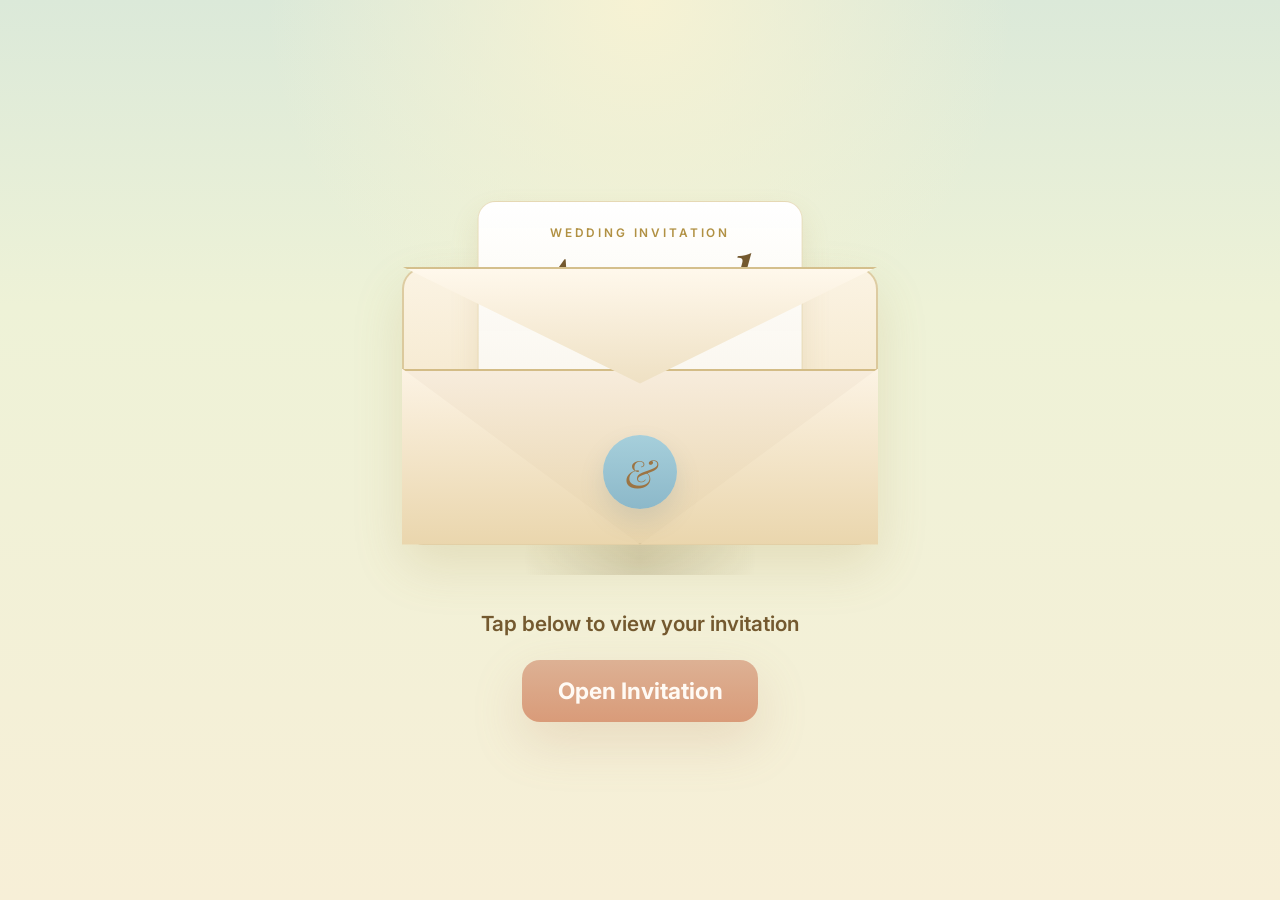
==== index.html @ 9287b20a "Recode opener page with isolated envelope" ====
<!doctype html>
<html lang="en">
  <head>
    <meta charset="utf-8">
    <meta name="viewport" content="width=device-width, initial-scale=1">
    <meta
      name="description"
      content="Opening envelope experience for the wedding invitation of Dr. Anand and Dr. Gopika."
    >
    <title>Open The Invitation | Dr. Anand & Dr. Gopika</title>
    <link rel="preconnect" href="https://fonts.googleapis.com">
    <link rel="preconnect" href="https://fonts.gstatic.com" crossorigin>
    <link
      href="https://fonts.googleapis.com/css2?family=Cormorant+Garamond:wght@400;500;600;700&family=Great+Vibes&family=Inter:wght@400;500;600&family=Playfair+Display:ital,wght@0,500;0,600;1,500;1,600&display=swap"
      rel="stylesheet"
    >
    <link rel="stylesheet" href="wedding.css">
  </head>
  <body class="invitation-body opener-body">
    <div class="petal-layer" aria-hidden="true" id="petalLayer"></div>
    <div class="backdrop-illustration" aria-hidden="true"></div>

    <main class="opener-main">
      <section class="opening-envelope-stage" id="home">
        <div class="opening-shell opener-v2 reveal">
          <button
            type="button"
            class="envelope-v2"
            id="openInvitationButton"
            aria-expanded="false"
            aria-label="Open invitation envelope"
          >
            <span class="envelope-v2__shadow" aria-hidden="true"></span>
            <span class="envelope-v2__body" aria-hidden="true"></span>
            <span class="envelope-v2__letter" aria-hidden="true">
              <span class="envelope-v2__paper">
                <span class="envelope-v2__eyebrow">Wedding Invitation</span>
                <span class="envelope-v2__name">Anand</span>
                <span class="envelope-v2__ampersand">&amp;</span>
                <span class="envelope-v2__name">Gopika</span>
              </span>
            </span>
            <span class="envelope-v2__flap" aria-hidden="true"></span>
            <span class="envelope-v2__front" aria-hidden="true"></span>
            <span class="envelope-v2__front-left" aria-hidden="true"></span>
            <span class="envelope-v2__front-right" aria-hidden="true"></span>
            <span class="envelope-v2__seal" aria-hidden="true">&amp;</span>
          </button>

          <p class="opener-prompt">Tap below to view your invitation</p>
          <button type="button" class="primary-cta opener-button" id="openInvitationCta">
            Open Invitation
          </button>
        </div>
      </section>
    </main>

    <script src="script.js"></script>
  </body>
</html>
---- wedding.css ----
:root {
  --mint: #c7dfc9;
  --mint-soft: #d9ead8;
  --cream: #f8f1d9;
  --ivory: #f9f4e8;
  --gold: #b19143;
  --gold-soft: #d4b96d;
  --gold-deep: #846521;
  --ink: #74592f;
  --muted: #927649;
  --line: rgba(177, 145, 67, 0.24);
  --shadow: 0 26px 70px rgba(142, 125, 71, 0.18);
  --radius-xl: 36px;
  --radius-lg: 24px;
  --name-font: "Playfair Display", serif;
}

* {
  box-sizing: border-box;
}

html {
  scroll-behavior: smooth;
}

body {
  margin: 0;
  min-height: 100vh;
}

body.invitation-body {
  color: var(--ink);
  font-family: "Inter", sans-serif;
  background:
    radial-gradient(circle at top center, rgba(250, 243, 196, 0.92), transparent 42%),
    linear-gradient(180deg, var(--mint-soft) 0%, #f6f0cb 52%, #f7f2d7 100%);
  overflow-x: hidden;
}

body.opener-body {
  background:
    radial-gradient(circle at top center, rgba(249, 243, 211, 0.92), transparent 34%),
    linear-gradient(180deg, #dbe9d9 0%, #eef2d7 34%, #f7efd7 100%);
}

button,
a,
input,
textarea {
  font: inherit;
}

button {
  border: 0;
  cursor: pointer;
}

a {
  color: inherit;
  text-decoration: none;
}

iframe {
  border: 0;
}

.petal-layer,
.backdrop-illustration {
  position: fixed;
  inset: 0;
  pointer-events: none;
  z-index: 0;
}

.backdrop-illustration {
  opacity: 0.72;
  background:
    radial-gradient(circle at 50% 16%, rgba(255, 248, 202, 0.9), transparent 30%),
    linear-gradient(90deg, rgba(130, 161, 164, 0.9) 0 6%, transparent 6% 94%, rgba(130, 161, 164, 0.9) 94%),
    linear-gradient(180deg, transparent 0 78%, rgba(201, 189, 150, 0.55) 78% 80%, transparent 80%);
}

.backdrop-illustration::before,
.backdrop-illustration::after {
  content: "";
  position: absolute;
  bottom: 0;
  width: 28vw;
  min-width: 220px;
  height: 58vh;
  background: rgba(253, 246, 225, 0.92);
  filter: drop-shadow(0 0 18px rgba(245, 234, 188, 0.55));
}

.backdrop-illustration::before {
  left: 0;
  clip-path: polygon(0 100%, 0 70%, 10% 68%, 14% 40%, 26% 34%, 28% 16%, 44% 14%, 48% 0, 60% 4%, 63% 18%, 76% 22%, 78% 40%, 90% 50%, 100% 56%, 100% 100%);
}

.backdrop-illustration::after {
  right: 0;
  clip-path: polygon(0 64%, 12% 52%, 20% 42%, 18% 26%, 26% 18%, 32% 6%, 48% 0, 55% 15%, 66% 22%, 72% 40%, 84% 46%, 86% 68%, 100% 72%, 100% 100%, 0 100%);
}

body.opener-body .backdrop-illustration,
body.opener-body .backdrop-illustration::before,
body.opener-body .backdrop-illustration::after {
  display: none;
}

.petal {
  position: absolute;
  top: -8%;
  width: 18px;
  height: 26px;
  border-radius: 70% 0 70% 0;
  background: linear-gradient(180deg, rgba(255, 239, 197, 0.9), rgba(212, 185, 109, 0.55));
  box-shadow: 0 0 14px rgba(212, 185, 109, 0.2);
  animation: petal-fall linear infinite;
}

.site-header {
  position: sticky;
  top: 0;
  z-index: 20;
  width: min(1360px, 100%);
  margin: 0 auto;
  padding: 18px 28px;
  display: flex;
  align-items: center;
  justify-content: space-between;
  gap: 24px;
  background: rgba(250, 247, 233, 0.95);
  border-bottom: 1px solid rgba(177, 145, 67, 0.14);
  box-shadow: 0 8px 30px rgba(170, 152, 98, 0.08);
  backdrop-filter: blur(10px);
}

.brand-mark {
  font-family: "Great Vibes", cursive;
  font-size: clamp(2.2rem, 3vw, 3.2rem);
  color: var(--ink);
  white-space: nowrap;
}

.site-nav {
  display: flex;
  flex-wrap: wrap;
  gap: 18px;
}

.site-nav a {
  color: var(--ink);
  font-family: "Cormorant Garamond", serif;
  font-size: 1.1rem;
}

.opener-main,
.content-main {
  position: relative;
  z-index: 1;
}

.opening-envelope-stage,
.experience-shell {
  width: min(1280px, calc(100% - 32px));
  margin: 0 auto;
}

.opening-envelope-stage {
  min-height: 100vh;
  display: grid;
  place-items: center;
  padding: 48px 0 72px;
}

.opening-shell {
  display: grid;
  gap: 22px;
  justify-items: center;
  text-align: center;
  width: min(100%, 760px);
}

.eyebrow {
  margin: 0;
  color: var(--gold);
  font-size: 0.85rem;
  font-weight: 600;
  letter-spacing: 0.36em;
  text-transform: uppercase;
}

.section-head p,
.invite-line,
.hero-date,
.hero-place,
.countdown-note,
.venue-copy p,
.closing-note p,
.closing-note span,
.reception-block p,
.reception-footer-copy {
  color: var(--muted);
}

.primary-cta,
.calendar-button,
.reception-map-link {
  display: inline-flex;
  align-items: center;
  justify-content: center;
}

.primary-cta {
  border-radius: 999px;
  color: #fff7e0;
  background: linear-gradient(135deg, var(--gold-deep), var(--gold));
  box-shadow: 0 18px 34px rgba(164, 129, 50, 0.18);
}

.envelope-scene {
  position: relative;
  width: min(100%, 680px);
  padding: 8px 0 0;
  background: transparent;
}

.envelope-shadow {
  position: absolute;
  left: 50%;
  bottom: 10px;
  width: 60%;
  height: 42px;
  transform: translateX(-50%);
  border-radius: 999px;
  background: radial-gradient(circle, rgba(117, 104, 62, 0.22), transparent 72%);
  transition: transform 1.4s ease, opacity 1.4s ease;
}

.envelope {
  position: relative;
  width: min(100%, 760px);
  height: 470px;
  margin: 0 auto;
  perspective: 1800px;
}

.opener-envelope-card {
  position: relative;
  display: block;
  width: min(100%, 560px);
  margin: 0 auto;
  padding: 0 18px 34px;
}

.envelope-compact {
  width: 100%;
  height: 470px;
}

.envelope-letter,
.envelope-pocket,
.envelope-lid {
  position: absolute;
  inset: 0;
  border-radius: 30px;
}

.envelope-letter {
  inset: 18px 118px 114px;
  display: grid;
  place-items: center;
  padding: 0;
  background: linear-gradient(180deg, rgba(255, 254, 249, 0.96), rgba(249, 244, 231, 0.95));
  border: 1px solid rgba(177, 145, 67, 0.28);
  box-shadow: 0 18px 36px rgba(176, 153, 98, 0.18);
  transition:
    transform 1.6s cubic-bezier(0.2, 0.8, 0.2, 1),
    opacity 1.4s ease,
    filter 1.4s ease;
  z-index: 2;
}

.letter-frame {
  width: 100%;
  height: 100%;
  display: grid;
  place-items: center;
  text-align: center;
  padding: 26px 24px 32px;
  border-radius: 18px;
  border: 1px solid rgba(210, 192, 125, 0.4);
  background:
    radial-gradient(circle at 50% 0, rgba(255, 248, 223, 0.7), transparent 36%),
    linear-gradient(180deg, rgba(255, 255, 255, 0.95), rgba(250, 246, 238, 0.92));
}

.eyebrow-compact {
  font-size: 0.72rem;
  letter-spacing: 0.22em;
}

.letter-copy {
  display: grid;
  gap: 8px;
}

.letter-copy strong,
.hero-card h2 span,
.hero-card h2 em {
  font-family: var(--name-font);
  font-weight: 500;
  font-style: italic;
  color: var(--ink);
}

.letter-copy strong {
  font-size: clamp(3.6rem, 7vw, 5.2rem);
  line-height: 0.88;
}

.letter-copy em,
.hero-card h2 em {
  font-style: italic;
  font-size: clamp(2.9rem, 5vw, 4.2rem);
  color: var(--gold);
}

.envelope-lid {
  transform-origin: top center;
  background:
    linear-gradient(180deg, rgba(255, 250, 241, 0.98), rgba(240, 229, 208, 0.95));
  border: 2px solid rgba(203, 180, 119, 0.48);
  clip-path: polygon(0 0, 100% 0, 50% 78%);
  box-shadow: 0 18px 34px rgba(150, 123, 48, 0.14);
  transition: transform 1.25s cubic-bezier(0.19, 1, 0.22, 1);
  z-index: 4;
}

.envelope-lid-compact {
  inset: 22px 28px auto;
  height: 182px;
  border-radius: 28px 28px 0 0;
}

.envelope-pocket {
  inset: auto 28px 18px;
  height: 214px;
  background:
    linear-gradient(180deg, rgba(249, 244, 232, 0.98), rgba(240, 229, 205, 0.98));
  border: 2px solid rgba(203, 180, 119, 0.48);
  box-shadow: var(--shadow);
  overflow: hidden;
  z-index: 3;
}

.envelope-pocket::before,
.envelope-pocket::after {
  content: "";
  position: absolute;
  bottom: 0;
  width: 50%;
  height: 100%;
  background: linear-gradient(180deg, rgba(250, 245, 234, 0.98), rgba(235, 223, 196, 0.96));
}

.envelope-pocket::before {
  left: 0;
  clip-path: polygon(0 0, 100% 100%, 0 100%);
}

.envelope-pocket::after {
  right: 0;
  clip-path: polygon(100% 0, 100% 100%, 0 100%);
}

.envelope-pocket-inner {
  position: absolute;
  left: 50%;
  bottom: 72px;
  z-index: 3;
  width: 64%;
  height: 18px;
  transform: translateX(-50%);
  border-radius: 999px;
  background: linear-gradient(180deg, rgba(231, 220, 188, 0.9), rgba(247, 239, 220, 0.4));
  opacity: 0.32;
}

.amp-badge {
  position: absolute;
  left: 50%;
  bottom: 66px;
  z-index: 5;
  width: 82px;
  height: 82px;
  display: grid;
  place-items: center;
  transform: translateX(-50%);
  border-radius: 50%;
  background: linear-gradient(180deg, #a7d0db, #89b9c8);
  color: #9b7445;
  font-family: var(--name-font);
  font-size: 2.8rem;
  font-style: italic;
  box-shadow: 0 10px 24px rgba(74, 122, 143, 0.16);
  transition: transform 0.7s ease, opacity 0.7s ease;
}

.opener-floral {
  position: absolute;
  width: 26px;
  height: 26px;
  border-radius: 50%;
  opacity: 0.92;
  background:
    radial-gradient(circle at 50% 50%, #dcb64e 0 18%, transparent 20%),
    radial-gradient(circle at 50% 4px, #fff 0 18%, transparent 20%),
    radial-gradient(circle at calc(100% - 4px) 50%, #e6bf50 0 18%, transparent 20%),
    radial-gradient(circle at 50% calc(100% - 4px), #c98f76 0 18%, transparent 20%),
    radial-gradient(circle at 4px 50%, #fff 0 18%, transparent 20%);
  animation: floral-float 5.2s ease-in-out infinite;
}

.opener-floral-one {
  top: 58px;
  left: 34px;
}

.opener-floral-two {
  right: 36px;
  bottom: 150px;
  animation-delay: 0.8s;
}

.opener-floral-three {
  top: 146px;
  right: 42px;
  animation-delay: 1.6s;
}

.opener-prompt {
  margin: 2px 0 0;
  font-size: 1.3rem;
  font-weight: 600;
}

.opener-button {
  min-width: 236px;
  min-height: 62px;
  padding: 0 32px;
  border-radius: 18px;
  color: #fffaf4;
  font-size: 1.42rem;
  font-weight: 700;
  background: linear-gradient(180deg, #ddb194, #d99b79);
  box-shadow: 0 20px 50px rgba(192, 141, 111, 0.22);
}

body.invitation-opening .envelope-lid {
  transform: rotateX(178deg);
}

body.invitation-opening .envelope-letter {
  transform: translateY(-118px) scale(1.01);
  filter: drop-shadow(0 18px 26px rgba(130, 104, 35, 0.12));
}

body.invitation-opening .amp-badge {
  opacity: 0;
  transform: translateX(-50%) translateY(-12px) scale(0.72);
}

body.invitation-opening .envelope-shadow {
  transform: translateX(-50%) scale(0.86);
  opacity: 0.45;
}

.experience-shell {
  position: relative;
  z-index: 1;
  width: min(1180px, calc(100% - 32px));
  margin: 0 auto;
  padding: 38px 0 96px;
}

.is-live {
  opacity: 1;
  filter: none;
  transform: none;
}

.hero-card-stage,
.reception-stage,
.countdown-stage,
.location-stage,
.closing-note {
  padding-top: 38px;
}

.ornament-bar {
  position: relative;
  width: 240px;
  height: 56px;
  margin: 0 auto -8px;
  border-radius: 0 0 24px 24px;
  background: linear-gradient(180deg, #e0c987, #a47f31);
  box-shadow: 0 14px 32px rgba(145, 119, 49, 0.18);
}

.ornament-bar::before,
.ornament-bar::after {
  content: "";
  position: absolute;
  top: 18px;
  width: 18px;
  height: 18px;
  border-radius: 999px;
  background: #f4e6b1;
  box-shadow: inset 0 0 0 4px rgba(143, 108, 38, 0.6);
}

.ornament-bar::before {
  left: 20px;
}

.ornament-bar::after {
  right: 20px;
}

.hero-card {
  max-width: 980px;
  margin: 0 auto;
  padding: 22px 22px 34px;
  border-radius: var(--radius-xl);
  background: linear-gradient(180deg, rgba(248, 247, 224, 0.45), rgba(239, 246, 224, 0.45));
  border: 1px solid rgba(177, 145, 67, 0.22);
  box-shadow: var(--shadow);
  text-align: center;
}

.arched-card {
  position: relative;
  max-width: 760px;
  margin: 0 auto;
  padding: 84px 50px 80px;
  border-radius: 360px 360px 120px 120px;
  background: linear-gradient(180deg, rgba(249, 245, 204, 0.86), rgba(222, 235, 201, 0.92));
  border: 4px double rgba(177, 145, 67, 0.45);
  overflow: hidden;
}

.arch-rings {
  position: absolute;
  inset: 18px;
  border-radius: 340px 340px 104px 104px;
  border: 2px solid rgba(196, 176, 95, 0.38);
}

.crest {
  color: var(--gold-deep);
  font-family: "Cormorant Garamond", serif;
}

.crest-hero,
.crest-footer {
  font-size: 4rem;
  margin-bottom: 12px;
}

.hero-card h2,
.section-head h3,
.venue-card h4,
.closing-note h4,
.reception-block h4,
.reception-block h5 {
  margin: 0;
  font-family: "Cormorant Garamond", serif;
  font-weight: 500;
  letter-spacing: -0.03em;
}

.hero-card h2 {
  display: grid;
  gap: 4px;
  margin-top: 12px;
  font-size: clamp(3.6rem, 7vw, 7.4rem);
  line-height: 0.88;
}

.hero-date {
  margin: 28px 0 8px;
  font-family: "Cormorant Garamond", serif;
  font-size: clamp(1.5rem, 2.6vw, 2.3rem);
}

.hero-place {
  margin: 0;
  font-family: "Cormorant Garamond", serif;
  font-size: clamp(1.25rem, 2vw, 1.95rem);
}

.section-head {
  max-width: 760px;
  margin: 0 auto 26px;
  text-align: center;
}

.section-head h3 {
  font-size: clamp(2.8rem, 5vw, 4.6rem);
  line-height: 0.95;
}

.section-head p {
  margin-top: 12px;
  font-size: 1.04rem;
  line-height: 1.8;
}

.reception-card,
.countdown-panel,
.venue-card,
.closing-note,
.map-card {
  border-radius: 32px;
  border: 1px solid rgba(177, 145, 67, 0.18);
  background: rgba(250, 247, 232, 0.88);
  box-shadow: var(--shadow);
}

.reception-card {
  position: relative;
  max-width: 1020px;
  margin: 0 auto;
  padding: 88px 48px 42px;
}

.reception-date-pill {
  position: absolute;
  top: -28px;
  left: 50%;
  transform: translateX(-50%);
  padding: 18px 42px;
  border-radius: 28px;
  border: 1px solid rgba(177, 145, 67, 0.16);
  background: rgba(255, 255, 255, 0.92);
  box-shadow: 0 16px 34px rgba(179, 154, 78, 0.18);
  font-family: "Cormorant Garamond", serif;
  font-size: clamp(1.8rem, 3vw, 3rem);
  font-weight: 600;
}

.reception-inner {
  display: grid;
  gap: 30px;
  padding: 46px 38px 22px;
  border-radius: 30px;
  border: 1px solid rgba(177, 145, 67, 0.18);
}

.reception-icon {
  width: 92px;
  height: 92px;
  margin: -14px auto 0;
  display: grid;
  place-items: center;
  border-radius: 50%;
  border: 1px solid rgba(177, 145, 67, 0.26);
  color: var(--ink);
  background: rgba(255, 251, 239, 0.86);
}

.reception-icon svg {
  width: 38px;
  height: 38px;
}

.reception-block {
  display: grid;
  gap: 14px;
  justify-items: center;
  text-align: center;
}

.reception-block h4 {
  font-size: clamp(2.8rem, 5vw, 4.6rem);
}

.reception-block h5 {
  font-size: clamp(2.6rem, 5vw, 4rem);
}

.reception-block p {
  margin: 0;
  font-family: "Cormorant Garamond", serif;
  font-size: clamp(1.35rem, 2.2vw, 2rem);
}

.reception-venue .eyebrow {
  color: var(--gold);
}

.reception-map-link {
  min-height: 58px;
  margin-top: 10px;
  padding: 0 34px;
  border-radius: 999px;
  border: 1px solid rgba(177, 145, 67, 0.22);
  background: rgba(255, 251, 239, 0.9);
  box-shadow: 0 14px 28px rgba(188, 166, 101, 0.14);
  font-family: "Cormorant Garamond", serif;
  font-size: 1.6rem;
}

.reception-footer-copy {
  margin: 6px 0 0;
  padding-top: 28px;
  border-top: 1px solid rgba(177, 145, 67, 0.16);
  text-align: center;
  font-family: "Cormorant Garamond", serif;
  font-size: clamp(1.5rem, 2.2vw, 2.1rem);
}

.countdown-panel {
  max-width: 880px;
  margin: 0 auto;
  padding: 34px;
}

.countdown-grid {
  display: grid;
  grid-template-columns: repeat(4, minmax(0, 1fr));
  gap: 18px;
}

.countdown-grid div {
  min-height: 144px;
  padding: 18px 10px;
  display: grid;
  place-items: center;
  border-radius: 26px;
  border: 1px solid rgba(177, 145, 67, 0.22);
  background: rgba(255, 250, 236, 0.72);
}

.countdown-grid strong {
  font-family: "Cormorant Garamond", serif;
  font-size: clamp(2.6rem, 5vw, 4.1rem);
  font-weight: 600;
}

.countdown-grid span {
  color: var(--gold);
  font-size: 0.82rem;
  letter-spacing: 0.2em;
  text-transform: uppercase;
}

.countdown-note {
  width: fit-content;
  margin: 26px auto 0;
  padding: 18px 38px;
  border-radius: 999px;
  font-family: "Cormorant Garamond", serif;
  font-size: clamp(1.3rem, 2vw, 1.9rem);
  background: rgba(255, 255, 255, 0.9);
  border: 1px solid rgba(177, 145, 67, 0.2);
}

.location-grid {
  display: grid;
  grid-template-columns: minmax(0, 1.08fr) minmax(320px, 0.92fr);
  gap: 28px;
  align-items: stretch;
}

.map-card {
  overflow: hidden;
  min-height: 420px;
}

.map-card iframe {
  display: block;
  width: 100%;
  height: 420px;
  filter: sepia(0.2) saturate(0.72) hue-rotate(-12deg);
}

.venue-card {
  display: grid;
  align-content: start;
  gap: 18px;
  padding: 34px 36px;
}

.venue-card h4 {
  font-size: clamp(2.6rem, 5vw, 4rem);
  line-height: 0.95;
}

.venue-copy p {
  margin: 8px 0;
  font-family: "Cormorant Garamond", serif;
  font-size: clamp(1.2rem, 2vw, 1.8rem);
}

.venue-label {
  color: var(--gold);
  letter-spacing: 0.12em;
  text-transform: uppercase;
}

.calendar-button {
  min-height: 66px;
  width: 100%;
  padding: 0 26px;
  border-radius: 999px;
  color: #fff7e0;
  background: linear-gradient(135deg, var(--gold-deep), var(--gold));
  box-shadow: 0 18px 34px rgba(164, 129, 50, 0.18);
  font-family: "Cormorant Garamond", serif;
  font-size: 1.9rem;
}

.closing-note {
  max-width: 920px;
  margin: 42px auto 0;
  padding: 52px 24px 60px;
  text-align: center;
  background:
    linear-gradient(180deg, rgba(250, 245, 214, 0.72), rgba(248, 243, 221, 0.86)),
    rgba(255, 255, 255, 0.72);
}

.closing-note h4 {
  font-size: clamp(2.6rem, 5vw, 4.4rem);
}

.closing-note p {
  margin: 10px 0 0;
  font-family: "Cormorant Garamond", serif;
  font-size: clamp(1.2rem, 2vw, 1.8rem);
}

.closing-note span {
  display: block;
  margin-top: 24px;
  font-family: "Cormorant Garamond", serif;
  font-size: 1.5rem;
}

.reveal {
  opacity: 1;
  transform: none;
}

.motion-ready .reveal {
  opacity: 0;
  transform: translateY(30px);
  transition: opacity 700ms ease, transform 700ms ease;
}

.motion-ready .reveal.is-visible {
  opacity: 1;
  transform: translateY(0);
}

@keyframes petal-fall {
  0% {
    transform: translate3d(0, -10vh, 0) rotate(0deg);
  }

  100% {
    transform: translate3d(90px, 110vh, 0) rotate(320deg);
  }
}

@keyframes floral-float {
  0%,
  100% {
    transform: translateY(0) rotate(0deg);
  }

  50% {
    transform: translateY(-8px) rotate(8deg);
  }
}

@media (max-width: 980px) {
  .site-header {
    padding: 16px 18px;
    flex-direction: column;
  }

  .opening-envelope-stage,
  .experience-shell {
    width: min(100% - 24px, 1280px);
  }

  .location-grid {
    grid-template-columns: 1fr;
  }

  .countdown-grid {
    grid-template-columns: 1fr 1fr;
  }

  .reception-card {
    padding: 76px 24px 30px;
  }

  .reception-inner {
    padding: 40px 22px 18px;
  }
}

@media (max-width: 720px) {
  .brand-mark {
    font-size: 2.5rem;
  }

  .site-nav {
    justify-content: center;
  }

  .section-head h3,
  .reception-block h4 {
    font-size: clamp(2.6rem, 13vw, 4.1rem);
  }

  .opener-envelope-card {
    width: min(100%, 400px);
  }

  .envelope-compact {
    height: 388px;
  }

  .envelope-letter {
    inset: 18px 72px 96px;
  }

  .letter-copy strong {
    font-size: clamp(2.8rem, 12vw, 4rem);
  }

  .letter-copy em {
    font-size: clamp(2.2rem, 10vw, 3.2rem);
  }

  .envelope-lid-compact {
    inset: 16px 18px auto;
    height: 148px;
  }

  .envelope-pocket {
    inset: auto 18px 12px;
    height: 178px;
  }

  .amp-badge {
    width: 64px;
    height: 64px;
    bottom: 54px;
    font-size: 2.1rem;
  }

  .opener-prompt {
    font-size: 1.08rem;
  }

  .opener-button {
    min-width: 214px;
    font-size: 1.26rem;
  }

  .arched-card,
  .hero-card,
  .reception-card,
  .countdown-panel,
  .venue-card,
  .closing-note {
    padding-left: 18px;
    padding-right: 18px;
  }

  .reception-date-pill {
    padding: 14px 28px;
    font-size: 1.6rem;
  }

  .reception-block p,
  .reception-footer-copy,
  .reception-map-link {
    font-size: 1.3rem;
  }
}

@media (prefers-reduced-motion: reduce) {
  html {
    scroll-behavior: auto;
  }

  *,
  *::before,
  *::after {
    animation: none !important;
    transition: none !important;
  }

  .reveal,
  .motion-ready .reveal,
  .motion-ready .reveal.is-visible {
    opacity: 1;
    transform: none;
  }
}

.opener-v2 {
  gap: 24px;
}

.envelope-v2 {
  position: relative;
  width: min(100%, 560px);
  height: 430px;
  padding: 0;
  border: 0;
  background: transparent;
}

.envelope-v2__shadow {
  position: absolute;
  left: 50%;
  bottom: 10px;
  width: 58%;
  height: 34px;
  transform: translateX(-50%);
  border-radius: 999px;
  background: radial-gradient(circle, rgba(122, 105, 57, 0.24), transparent 72%);
}

.envelope-v2__body,
.envelope-v2__letter,
.envelope-v2__flap,
.envelope-v2__front,
.envelope-v2__front-left,
.envelope-v2__front-right,
.envelope-v2__seal {
  position: absolute;
}

.envelope-v2__body {
  inset: 112px 42px 40px;
  border-radius: 22px;
  background: linear-gradient(180deg, #fbf3e3, #efdeb9);
  border: 2px solid rgba(189, 161, 93, 0.48);
  box-shadow: 0 22px 50px rgba(164, 138, 67, 0.18);
}

.envelope-v2__letter {
  left: 50%;
  top: 46px;
  width: 58%;
  height: 260px;
  transform: translateX(-50%);
  z-index: 2;
  transition: transform 1.2s cubic-bezier(0.2, 0.8, 0.2, 1);
}

.envelope-v2__paper {
  width: 100%;
  height: 100%;
  display: grid;
  align-content: start;
  justify-items: center;
  gap: 8px;
  padding: 24px 18px 16px;
  border-radius: 18px;
  background: linear-gradient(180deg, rgba(255, 255, 255, 0.98), rgba(248, 243, 233, 0.96));
  border: 1px solid rgba(201, 173, 98, 0.38);
  box-shadow: 0 14px 28px rgba(172, 146, 75, 0.16);
}

.envelope-v2__eyebrow {
  font-size: 0.74rem;
  font-weight: 600;
  letter-spacing: 0.24em;
  text-transform: uppercase;
  color: var(--gold);
}

.envelope-v2__name,
.envelope-v2__ampersand {
  font-family: var(--name-font);
  font-style: italic;
  line-height: 0.9;
}

.envelope-v2__name {
  font-size: clamp(3.3rem, 6vw, 4.8rem);
  color: var(--ink);
}

.envelope-v2__ampersand {
  font-size: clamp(2.5rem, 4vw, 3.5rem);
  color: var(--gold);
}

.envelope-v2__flap {
  left: 42px;
  right: 42px;
  top: 112px;
  height: 150px;
  z-index: 5;
  transform-origin: top center;
  clip-path: polygon(0 0, 100% 0, 50% 78%);
  background: linear-gradient(180deg, #fff8ec, #eadab8);
  border: 2px solid rgba(189, 161, 93, 0.48);
  transition: transform 1s cubic-bezier(0.19, 1, 0.22, 1);
}

.envelope-v2__front {
  left: 42px;
  right: 42px;
  bottom: 40px;
  height: 176px;
  z-index: 4;
  border-radius: 0 0 22px 22px;
  background: linear-gradient(180deg, #f7ecdc, #e8d4ab);
  border: 2px solid rgba(189, 161, 93, 0.48);
}

.envelope-v2__front-left,
.envelope-v2__front-right {
  bottom: 40px;
  width: calc(50% - 42px);
  height: 176px;
  z-index: 5;
  background: linear-gradient(180deg, #fcf3e4, #ead6ad);
}

.envelope-v2__front-left {
  left: 42px;
  clip-path: polygon(0 0, 100% 100%, 0 100%);
}

.envelope-v2__front-right {
  right: 42px;
  clip-path: polygon(100% 0, 100% 100%, 0 100%);
}

.envelope-v2__seal {
  left: 50%;
  bottom: 76px;
  z-index: 6;
  width: 74px;
  height: 74px;
  display: grid;
  place-items: center;
  transform: translateX(-50%);
  border-radius: 50%;
  background: linear-gradient(180deg, #a6cfdb, #8cb8c9);
  color: #9c7443;
  font-family: var(--name-font);
  font-size: 2.4rem;
  font-style: italic;
  box-shadow: 0 12px 24px rgba(99, 130, 142, 0.18);
  transition: opacity 0.4s ease, transform 0.4s ease;
}

body.invitation-opening .envelope-v2__letter {
  transform: translateX(-50%) translateY(-82px);
}

body.invitation-opening .envelope-v2__flap {
  transform: rotateX(180deg);
}

body.invitation-opening .envelope-v2__seal {
  opacity: 0.4;
  transform: translateX(-50%) scale(0.84);
}

body.invitation-opening .envelope-v2__shadow {
  transform: translateX(-50%) scale(0.92);
}

@media (max-width: 720px) {
  .envelope-v2 {
    height: 360px;
  }

  .envelope-v2__body {
    inset: 96px 18px 28px;
  }

  .envelope-v2__letter {
    top: 42px;
    width: 64%;
    height: 218px;
  }

  .envelope-v2__paper {
    padding: 20px 14px 12px;
  }

  .envelope-v2__name {
    font-size: clamp(2.8rem, 11vw, 3.9rem);
  }

  .envelope-v2__ampersand {
    font-size: clamp(2.1rem, 8vw, 2.9rem);
  }

  .envelope-v2__flap {
    left: 18px;
    right: 18px;
    top: 96px;
    height: 126px;
  }

  .envelope-v2__front {
    left: 18px;
    right: 18px;
    bottom: 28px;
    height: 144px;
  }

  .envelope-v2__front-left,
  .envelope-v2__front-right {
    bottom: 28px;
    width: calc(50% - 18px);
    height: 144px;
  }

  .envelope-v2__front-left {
    left: 18px;
  }

  .envelope-v2__front-right {
    right: 18px;
  }

  .envelope-v2__seal {
    bottom: 46px;
    width: 60px;
    height: 60px;
    font-size: 2rem;
  }
}
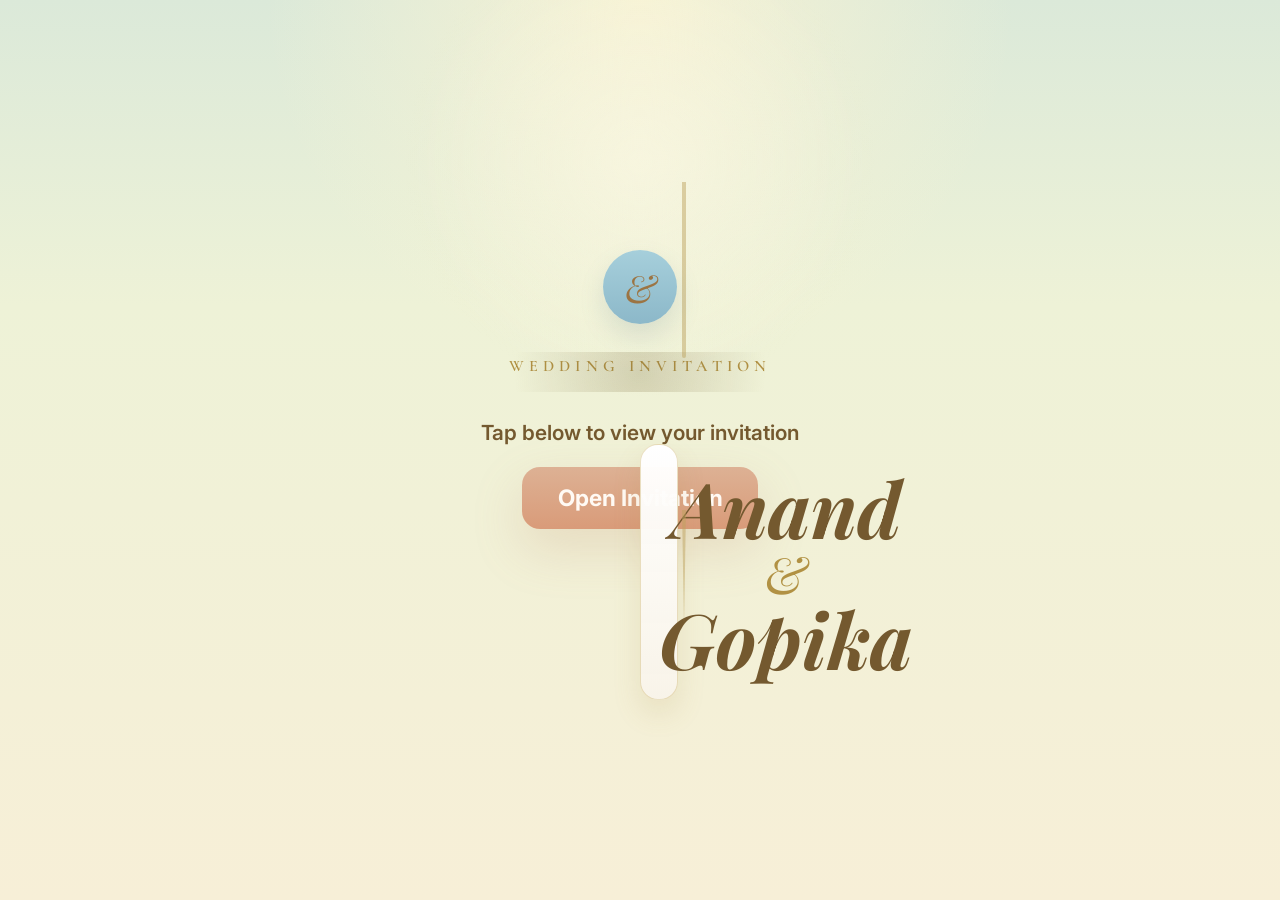
==== commit c9b66fbc: "Split opener into dedicated stylesheet" ====
--- a/index.html
+++ b/index.html
@@ -14,37 +14,39 @@
       href="https://fonts.googleapis.com/css2?family=Cormorant+Garamond:wght@400;500;600;700&family=Great+Vibes&family=Inter:wght@400;500;600&family=Playfair+Display:ital,wght@0,500;0,600;1,500;1,600&display=swap"
       rel="stylesheet"
     >
-    <link rel="stylesheet" href="wedding.css">
+    <link rel="stylesheet" href="opener.css">
   </head>
-  <body class="invitation-body opener-body">
+  <body class="opener-body">
     <div class="petal-layer" aria-hidden="true" id="petalLayer"></div>
     <div class="backdrop-illustration" aria-hidden="true"></div>
 
     <main class="opener-main">
       <section class="opening-envelope-stage" id="home">
-        <div class="opening-shell opener-v2 reveal">
+        <div class="opening-shell reveal">
+          <p class="opener-title">Wedding Invitation</p>
+
           <button
             type="button"
-            class="envelope-v2"
+            class="envelope-scene"
             id="openInvitationButton"
             aria-expanded="false"
             aria-label="Open invitation envelope"
           >
-            <span class="envelope-v2__shadow" aria-hidden="true"></span>
-            <span class="envelope-v2__body" aria-hidden="true"></span>
-            <span class="envelope-v2__letter" aria-hidden="true">
-              <span class="envelope-v2__paper">
-                <span class="envelope-v2__eyebrow">Wedding Invitation</span>
-                <span class="envelope-v2__name">Anand</span>
-                <span class="envelope-v2__ampersand">&amp;</span>
-                <span class="envelope-v2__name">Gopika</span>
+            <span class="envelope-shadow" aria-hidden="true"></span>
+            <span class="envelope">
+              <span class="envelope-lid" aria-hidden="true"></span>
+              <span class="envelope-letter">
+                <span class="letter-frame">
+                  <span class="letter-copy">
+                    <strong>Anand</strong>
+                    <em>&amp;</em>
+                    <strong>Gopika</strong>
+                  </span>
+                </span>
               </span>
+              <span class="envelope-pocket" aria-hidden="true"></span>
+              <span class="wax-seal" aria-hidden="true">&amp;</span>
             </span>
-            <span class="envelope-v2__flap" aria-hidden="true"></span>
-            <span class="envelope-v2__front" aria-hidden="true"></span>
-            <span class="envelope-v2__front-left" aria-hidden="true"></span>
-            <span class="envelope-v2__front-right" aria-hidden="true"></span>
-            <span class="envelope-v2__seal" aria-hidden="true">&amp;</span>
           </button>
 
           <p class="opener-prompt">Tap below to view your invitation</p>
--- a/opener.css
+++ b/opener.css
@@ -0,0 +1,365 @@
+:root {
+  --mint-soft: #dbe9d9;
+  --cream: #f7efd7;
+  --gold: #b19143;
+  --gold-deep: #846521;
+  --ink: #74592f;
+  --shadow: 0 26px 70px rgba(142, 125, 71, 0.18);
+  --name-font: "Playfair Display", serif;
+}
+
+* {
+  box-sizing: border-box;
+}
+
+html {
+  scroll-behavior: smooth;
+}
+
+body {
+  margin: 0;
+  min-height: 100vh;
+  font-family: "Inter", sans-serif;
+  color: var(--ink);
+  background:
+    radial-gradient(circle at top center, rgba(249, 243, 211, 0.92), transparent 34%),
+    linear-gradient(180deg, var(--mint-soft) 0%, #eef2d7 34%, var(--cream) 100%);
+  overflow: hidden;
+}
+
+button {
+  font: inherit;
+  border: 0;
+  cursor: pointer;
+}
+
+.petal-layer,
+.backdrop-illustration {
+  position: fixed;
+  inset: 0;
+  pointer-events: none;
+}
+
+.backdrop-illustration {
+  background:
+    radial-gradient(circle at 50% 18%, rgba(255, 250, 232, 0.62), transparent 24%);
+  opacity: 0.8;
+}
+
+.petal {
+  position: absolute;
+  top: -8%;
+  width: 18px;
+  height: 26px;
+  border-radius: 70% 0 70% 0;
+  background: linear-gradient(180deg, rgba(255, 239, 197, 0.9), rgba(212, 185, 109, 0.55));
+  box-shadow: 0 0 14px rgba(212, 185, 109, 0.2);
+  animation: petal-fall linear infinite;
+}
+
+.opener-main {
+  position: relative;
+  z-index: 1;
+}
+
+.opening-envelope-stage {
+  min-height: 100vh;
+  display: grid;
+  place-items: center;
+  width: min(100% - 32px, 980px);
+  margin: 0 auto;
+  padding: 40px 0 56px;
+}
+
+.opening-shell {
+  display: grid;
+  justify-items: center;
+  gap: 22px;
+  width: min(100%, 760px);
+  text-align: center;
+}
+
+.opener-title {
+  margin: 0;
+  color: var(--gold);
+  font-family: "Cormorant Garamond", serif;
+  font-size: 1rem;
+  font-weight: 600;
+  letter-spacing: 0.32em;
+  text-transform: uppercase;
+}
+
+.envelope-scene {
+  margin: 0;
+  position: relative;
+  width: min(100%, 560px);
+  padding: 0;
+  background: transparent;
+}
+
+.envelope-shadow {
+  position: absolute;
+  left: 50%;
+  bottom: 6px;
+  width: 62%;
+  height: 40px;
+  transform: translateX(-50%);
+  border-radius: 999px;
+  background: radial-gradient(circle, rgba(122, 105, 57, 0.24), transparent 72%);
+  transition: transform 0.8s ease, opacity 0.8s ease;
+}
+
+.envelope {
+  position: relative;
+  width: 100%;
+  height: 420px;
+}
+
+.envelope-lid,
+.envelope-letter,
+.envelope-pocket,
+.wax-seal {
+  position: absolute;
+}
+
+.envelope-letter {
+  left: 50%;
+  top: 46px;
+  width: 58%;
+  height: 256px;
+  transform: translateX(-50%);
+  z-index: 2;
+  transition: transform 1s cubic-bezier(0.2, 0.8, 0.2, 1);
+}
+
+.letter-frame {
+  width: 100%;
+  height: 100%;
+  display: grid;
+  align-content: start;
+  justify-items: center;
+  gap: 8px;
+  padding: 28px 18px 16px;
+  border-radius: 18px;
+  background: linear-gradient(180deg, rgba(255, 255, 255, 0.98), rgba(248, 243, 233, 0.96));
+  border: 1px solid rgba(201, 173, 98, 0.38);
+  box-shadow: 0 14px 28px rgba(172, 146, 75, 0.16);
+}
+
+.letter-copy {
+  display: grid;
+  gap: 8px;
+}
+
+.letter-copy strong,
+.letter-copy em {
+  font-family: var(--name-font);
+  font-style: italic;
+  line-height: 0.9;
+}
+
+.letter-copy strong {
+  font-size: clamp(3.3rem, 6vw, 4.8rem);
+  color: var(--ink);
+}
+
+.letter-copy em {
+  font-size: clamp(2.5rem, 4vw, 3.5rem);
+  color: var(--gold);
+}
+
+.envelope-lid {
+  left: 42px;
+  right: 42px;
+  top: 112px;
+  height: 150px;
+  z-index: 5;
+  transform-origin: top center;
+  clip-path: polygon(0 0, 100% 0, 50% 78%);
+  background: linear-gradient(180deg, #fff8ec, #eadab8);
+  border: 2px solid rgba(189, 161, 93, 0.48);
+  transition: transform 0.9s cubic-bezier(0.19, 1, 0.22, 1);
+}
+
+.envelope-pocket {
+  left: 42px;
+  right: 42px;
+  bottom: 40px;
+  height: 176px;
+  z-index: 4;
+  border-radius: 0 0 22px 22px;
+  background: linear-gradient(180deg, #f7ecdc, #e8d4ab);
+  border: 2px solid rgba(189, 161, 93, 0.48);
+  overflow: hidden;
+}
+
+.envelope-pocket::before,
+.envelope-pocket::after {
+  content: "";
+  position: absolute;
+  bottom: 0;
+  width: 50%;
+  height: 100%;
+  background: linear-gradient(180deg, #fcf3e4, #ead6ad);
+}
+
+.envelope-pocket::before {
+  left: 0;
+  clip-path: polygon(0 0, 100% 100%, 0 100%);
+}
+
+.envelope-pocket::after {
+  right: 0;
+  clip-path: polygon(100% 0, 100% 100%, 0 100%);
+}
+
+.wax-seal {
+  left: 50%;
+  bottom: 74px;
+  z-index: 6;
+  width: 74px;
+  height: 74px;
+  display: grid;
+  place-items: center;
+  transform: translateX(-50%);
+  border-radius: 50%;
+  background: linear-gradient(180deg, #a6cfdb, #8cb8c9);
+  color: #9c7443;
+  font-family: var(--name-font);
+  font-size: 2.4rem;
+  font-style: italic;
+  box-shadow: 0 12px 24px rgba(99, 130, 142, 0.18);
+  transition: opacity 0.4s ease, transform 0.4s ease;
+}
+
+.opener-prompt {
+  margin: 0;
+  color: var(--ink);
+  font-size: 1.3rem;
+  font-weight: 600;
+}
+
+.primary-cta {
+  border-radius: 18px;
+  color: #fffaf4;
+  background: linear-gradient(180deg, #ddb194, #d99b79);
+  box-shadow: 0 20px 50px rgba(192, 141, 111, 0.22);
+}
+
+.opener-button {
+  min-width: 236px;
+  min-height: 62px;
+  padding: 0 32px;
+  font-size: 1.42rem;
+  font-weight: 700;
+}
+
+body.invitation-opening .envelope-lid {
+  transform: rotateX(180deg);
+}
+
+body.invitation-opening .envelope-letter {
+  transform: translateX(-50%) translateY(-82px);
+}
+
+body.invitation-opening .wax-seal {
+  opacity: 0.4;
+  transform: translateX(-50%) scale(0.84);
+}
+
+body.invitation-opening .envelope-shadow {
+  transform: translateX(-50%) scale(0.92);
+}
+
+.reveal {
+  opacity: 1;
+  transform: none;
+}
+
+.motion-ready .reveal {
+  opacity: 0;
+  transform: translateY(30px);
+  transition: opacity 700ms ease, transform 700ms ease;
+}
+
+.motion-ready .reveal.is-visible {
+  opacity: 1;
+  transform: translateY(0);
+}
+
+@keyframes petal-fall {
+  0% {
+    transform: translate3d(0, -10vh, 0) rotate(0deg);
+  }
+
+  100% {
+    transform: translate3d(90px, 110vh, 0) rotate(320deg);
+  }
+}
+
+@media (max-width: 720px) {
+  .opening-envelope-stage {
+    width: min(100% - 20px, 980px);
+  }
+
+  .opener-title {
+    font-size: 0.82rem;
+    letter-spacing: 0.24em;
+  }
+
+  .envelope-scene {
+    width: min(100%, 400px);
+  }
+
+  .envelope {
+    height: 360px;
+  }
+
+  .envelope-letter {
+    top: 42px;
+    width: 64%;
+    height: 218px;
+  }
+
+  .letter-frame {
+    padding: 20px 14px 12px;
+  }
+
+  .letter-copy strong {
+    font-size: clamp(2.8rem, 11vw, 3.9rem);
+  }
+
+  .letter-copy em {
+    font-size: clamp(2.1rem, 8vw, 2.9rem);
+  }
+
+  .envelope-lid {
+    left: 18px;
+    right: 18px;
+    top: 96px;
+    height: 126px;
+  }
+
+  .envelope-pocket {
+    left: 18px;
+    right: 18px;
+    bottom: 28px;
+    height: 144px;
+  }
+
+  .wax-seal {
+    bottom: 46px;
+    width: 60px;
+    height: 60px;
+    font-size: 2rem;
+  }
+
+  .opener-prompt {
+    font-size: 1.08rem;
+  }
+
+  .opener-button {
+    min-width: 214px;
+    font-size: 1.26rem;
+  }
+}
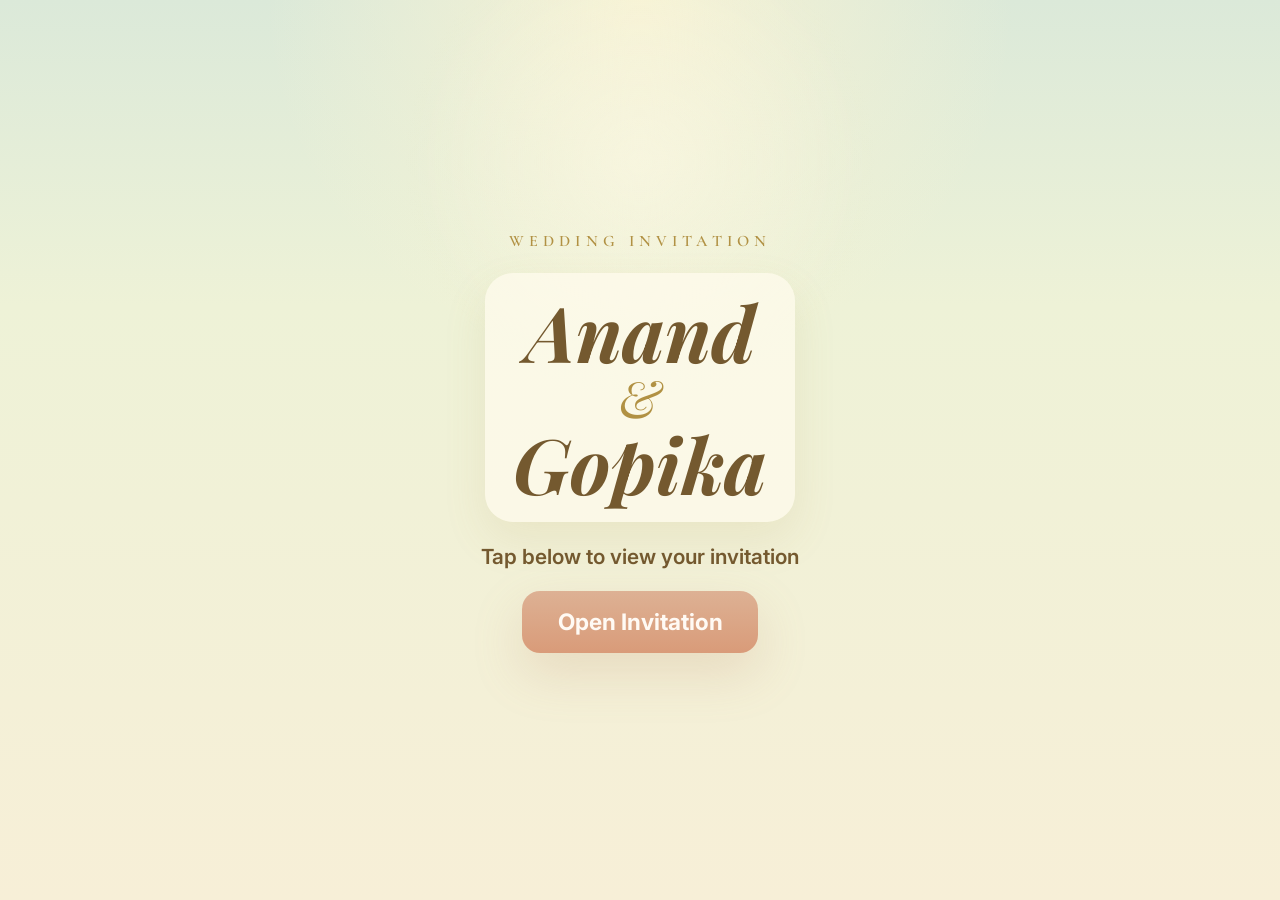
==== commit 79c99e7e: "Simplify opener to text and CTA" ====
--- a/index.html
+++ b/index.html
@@ -24,30 +24,11 @@
       <section class="opening-envelope-stage" id="home">
         <div class="opening-shell reveal">
           <p class="opener-title">Wedding Invitation</p>
-
-          <button
-            type="button"
-            class="envelope-scene"
-            id="openInvitationButton"
-            aria-expanded="false"
-            aria-label="Open invitation envelope"
-          >
-            <span class="envelope-shadow" aria-hidden="true"></span>
-            <span class="envelope">
-              <span class="envelope-lid" aria-hidden="true"></span>
-              <span class="envelope-letter">
-                <span class="letter-frame">
-                  <span class="letter-copy">
-                    <strong>Anand</strong>
-                    <em>&amp;</em>
-                    <strong>Gopika</strong>
-                  </span>
-                </span>
-              </span>
-              <span class="envelope-pocket" aria-hidden="true"></span>
-              <span class="wax-seal" aria-hidden="true">&amp;</span>
-            </span>
-          </button>
+          <div class="opener-names" aria-label="Anand and Gopika">
+            <strong>Anand</strong>
+            <em>&amp;</em>
+            <strong>Gopika</strong>
+          </div>
 
           <p class="opener-prompt">Tap below to view your invitation</p>
           <button type="button" class="primary-cta opener-button" id="openInvitationCta">
--- a/opener.css
+++ b/opener.css
@@ -89,147 +89,31 @@
   text-transform: uppercase;
 }
 
-.envelope-scene {
-  margin: 0;
-  position: relative;
-  width: min(100%, 560px);
-  padding: 0;
-  background: transparent;
+.opener-names {
+  display: grid;
+  gap: 8px;
+  justify-items: center;
+  padding: 24px 28px;
+  border-radius: 28px;
+  background: rgba(255, 251, 238, 0.72);
+  box-shadow: 0 18px 44px rgba(172, 146, 75, 0.12);
 }
 
-.envelope-shadow {
-  position: absolute;
-  left: 50%;
-  bottom: 6px;
-  width: 62%;
-  height: 40px;
-  transform: translateX(-50%);
-  border-radius: 999px;
-  background: radial-gradient(circle, rgba(122, 105, 57, 0.24), transparent 72%);
-  transition: transform 0.8s ease, opacity 0.8s ease;
-}
-
-.envelope {
-  position: relative;
-  width: 100%;
-  height: 420px;
-}
-
-.envelope-lid,
-.envelope-letter,
-.envelope-pocket,
-.wax-seal {
-  position: absolute;
-}
-
-.envelope-letter {
-  left: 50%;
-  top: 46px;
-  width: 58%;
-  height: 256px;
-  transform: translateX(-50%);
-  z-index: 2;
-  transition: transform 1s cubic-bezier(0.2, 0.8, 0.2, 1);
-}
-
-.letter-frame {
-  width: 100%;
-  height: 100%;
-  display: grid;
-  align-content: start;
-  justify-items: center;
-  gap: 8px;
-  padding: 28px 18px 16px;
-  border-radius: 18px;
-  background: linear-gradient(180deg, rgba(255, 255, 255, 0.98), rgba(248, 243, 233, 0.96));
-  border: 1px solid rgba(201, 173, 98, 0.38);
-  box-shadow: 0 14px 28px rgba(172, 146, 75, 0.16);
-}
-
-.letter-copy {
-  display: grid;
-  gap: 8px;
-}
-
-.letter-copy strong,
-.letter-copy em {
+.opener-names strong,
+.opener-names em {
   font-family: var(--name-font);
   font-style: italic;
   line-height: 0.9;
 }
 
-.letter-copy strong {
-  font-size: clamp(3.3rem, 6vw, 4.8rem);
+.opener-names strong {
+  font-size: clamp(3.3rem, 6vw, 5rem);
   color: var(--ink);
 }
 
-.letter-copy em {
+.opener-names em {
   font-size: clamp(2.5rem, 4vw, 3.5rem);
   color: var(--gold);
-}
-
-.envelope-lid {
-  left: 42px;
-  right: 42px;
-  top: 112px;
-  height: 150px;
-  z-index: 5;
-  transform-origin: top center;
-  clip-path: polygon(0 0, 100% 0, 50% 78%);
-  background: linear-gradient(180deg, #fff8ec, #eadab8);
-  border: 2px solid rgba(189, 161, 93, 0.48);
-  transition: transform 0.9s cubic-bezier(0.19, 1, 0.22, 1);
-}
-
-.envelope-pocket {
-  left: 42px;
-  right: 42px;
-  bottom: 40px;
-  height: 176px;
-  z-index: 4;
-  border-radius: 0 0 22px 22px;
-  background: linear-gradient(180deg, #f7ecdc, #e8d4ab);
-  border: 2px solid rgba(189, 161, 93, 0.48);
-  overflow: hidden;
-}
-
-.envelope-pocket::before,
-.envelope-pocket::after {
-  content: "";
-  position: absolute;
-  bottom: 0;
-  width: 50%;
-  height: 100%;
-  background: linear-gradient(180deg, #fcf3e4, #ead6ad);
-}
-
-.envelope-pocket::before {
-  left: 0;
-  clip-path: polygon(0 0, 100% 100%, 0 100%);
-}
-
-.envelope-pocket::after {
-  right: 0;
-  clip-path: polygon(100% 0, 100% 100%, 0 100%);
-}
-
-.wax-seal {
-  left: 50%;
-  bottom: 74px;
-  z-index: 6;
-  width: 74px;
-  height: 74px;
-  display: grid;
-  place-items: center;
-  transform: translateX(-50%);
-  border-radius: 50%;
-  background: linear-gradient(180deg, #a6cfdb, #8cb8c9);
-  color: #9c7443;
-  font-family: var(--name-font);
-  font-size: 2.4rem;
-  font-style: italic;
-  box-shadow: 0 12px 24px rgba(99, 130, 142, 0.18);
-  transition: opacity 0.4s ease, transform 0.4s ease;
 }
 
 .opener-prompt {
@@ -255,20 +139,7 @@
 }
 
 body.invitation-opening .envelope-lid {
-  transform: rotateX(180deg);
-}
-
-body.invitation-opening .envelope-letter {
-  transform: translateX(-50%) translateY(-82px);
-}
-
-body.invitation-opening .wax-seal {
-  opacity: 0.4;
-  transform: translateX(-50%) scale(0.84);
-}
-
-body.invitation-opening .envelope-shadow {
-  transform: translateX(-50%) scale(0.92);
+  transform: none;
 }
 
 .reveal {
@@ -307,51 +178,12 @@
     letter-spacing: 0.24em;
   }
 
-  .envelope-scene {
-    width: min(100%, 400px);
-  }
-
-  .envelope {
-    height: 360px;
-  }
-
-  .envelope-letter {
-    top: 42px;
-    width: 64%;
-    height: 218px;
-  }
-
-  .letter-frame {
-    padding: 20px 14px 12px;
-  }
-
-  .letter-copy strong {
+  .opener-names strong {
     font-size: clamp(2.8rem, 11vw, 3.9rem);
   }
 
-  .letter-copy em {
+  .opener-names em {
     font-size: clamp(2.1rem, 8vw, 2.9rem);
-  }
-
-  .envelope-lid {
-    left: 18px;
-    right: 18px;
-    top: 96px;
-    height: 126px;
-  }
-
-  .envelope-pocket {
-    left: 18px;
-    right: 18px;
-    bottom: 28px;
-    height: 144px;
-  }
-
-  .wax-seal {
-    bottom: 46px;
-    width: 60px;
-    height: 60px;
-    font-size: 2rem;
   }
 
   .opener-prompt {
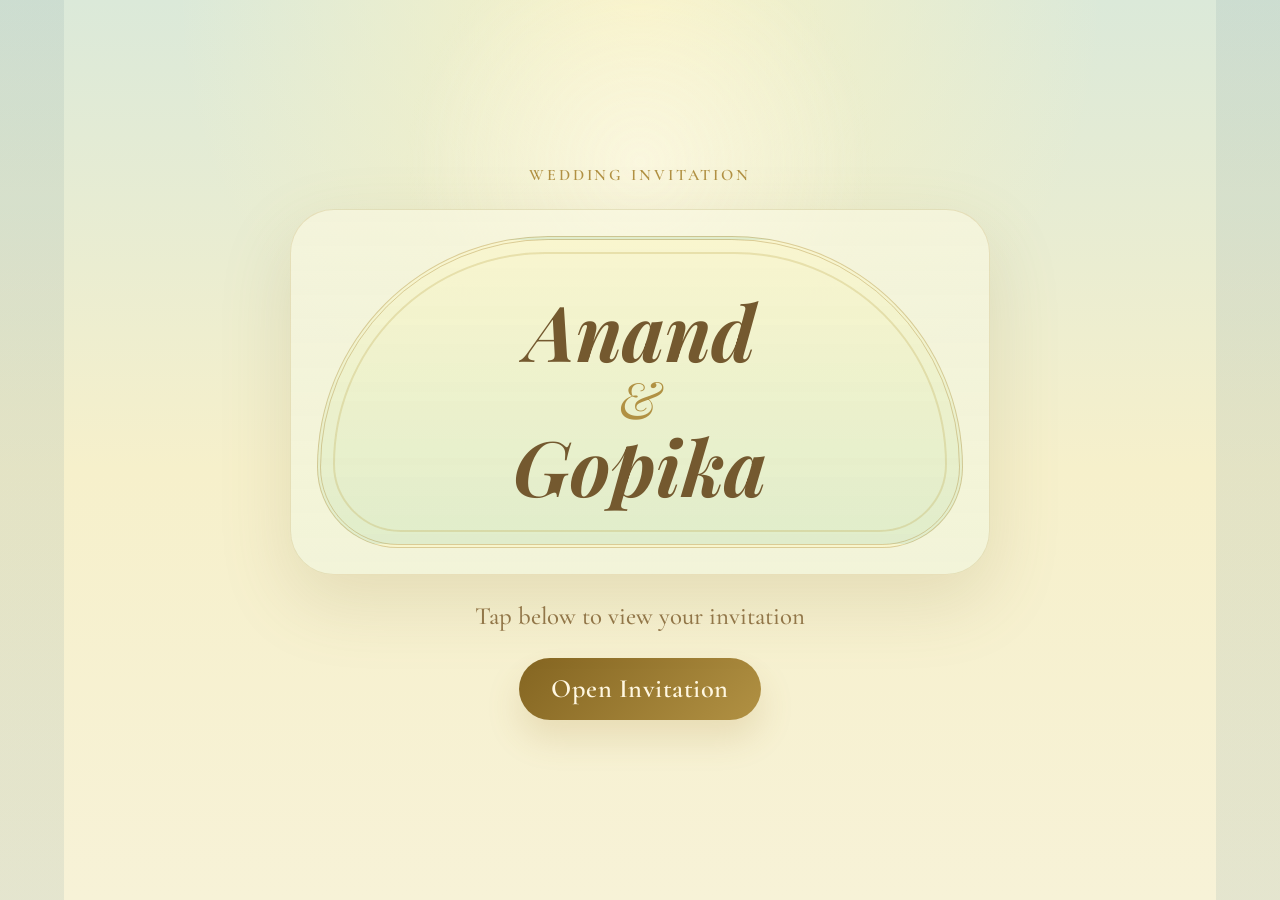
==== commit e150fd0e: "Simplify page metadata titles" ====
--- a/index.html
+++ b/index.html
@@ -7,7 +7,9 @@
       name="description"
       content="Opening envelope experience for the wedding invitation of Dr. Anand and Dr. Gopika."
     >
-    <title>Open The Invitation | Dr. Anand & Dr. Gopika</title>
+    <meta property="og:title" content="Dr. Anand &amp; Dr. Gopika">
+    <meta name="twitter:title" content="Dr. Anand &amp; Dr. Gopika">
+    <title>Dr. Anand &amp; Dr. Gopika</title>
     <link rel="preconnect" href="https://fonts.googleapis.com">
     <link rel="preconnect" href="https://fonts.gstatic.com" crossorigin>
     <link
--- a/opener.css
+++ b/opener.css
@@ -1,9 +1,14 @@
 :root {
+  --mint: #c7dfc9;
   --mint-soft: #dbe9d9;
   --cream: #f7efd7;
+  --ivory: #f9f4e8;
   --gold: #b19143;
+  --gold-soft: #d4b96d;
   --gold-deep: #846521;
   --ink: #74592f;
+  --muted: #927649;
+  --line: rgba(177, 145, 67, 0.22);
   --shadow: 0 26px 70px rgba(142, 125, 71, 0.18);
   --name-font: "Playfair Display", serif;
 }
@@ -22,9 +27,9 @@
   font-family: "Inter", sans-serif;
   color: var(--ink);
   background:
-    radial-gradient(circle at top center, rgba(249, 243, 211, 0.92), transparent 34%),
-    linear-gradient(180deg, var(--mint-soft) 0%, #eef2d7 34%, var(--cream) 100%);
-  overflow: hidden;
+    radial-gradient(circle at top center, rgba(250, 243, 196, 0.92), transparent 42%),
+    linear-gradient(180deg, var(--mint-soft) 0%, #f6f0cb 52%, #f7f2d7 100%);
+  overflow-x: hidden;
 }
 
 button {
@@ -42,8 +47,9 @@
 
 .backdrop-illustration {
   background:
-    radial-gradient(circle at 50% 18%, rgba(255, 250, 232, 0.62), transparent 24%);
-  opacity: 0.8;
+    radial-gradient(circle at 50% 18%, rgba(255, 250, 232, 0.76), transparent 24%),
+    linear-gradient(90deg, rgba(130, 161, 164, 0.18) 0 5%, transparent 5% 95%, rgba(130, 161, 164, 0.18) 95%);
+  opacity: 0.88;
 }
 
 .petal {
@@ -74,9 +80,10 @@
 .opening-shell {
   display: grid;
   justify-items: center;
-  gap: 22px;
-  width: min(100%, 760px);
+  gap: 24px;
+  width: min(100%, 840px);
   text-align: center;
+  transition: transform 900ms ease, opacity 900ms ease, filter 900ms ease;
 }
 
 .opener-title {
@@ -85,18 +92,44 @@
   font-family: "Cormorant Garamond", serif;
   font-size: 1rem;
   font-weight: 600;
-  letter-spacing: 0.32em;
+  letter-spacing: 0.18em;
   text-transform: uppercase;
+  animation: opener-glow 4.2s ease-in-out infinite;
 }
 
 .opener-names {
   display: grid;
-  gap: 8px;
+  gap: 10px;
   justify-items: center;
-  padding: 24px 28px;
-  border-radius: 28px;
-  background: rgba(255, 251, 238, 0.72);
-  box-shadow: 0 18px 44px rgba(172, 146, 75, 0.12);
+  width: min(100%, 700px);
+  padding: 86px 40px 74px;
+  margin-top: 0;
+  border-radius: 44px;
+  border: 1px solid var(--line);
+  background: linear-gradient(180deg, rgba(248, 247, 224, 0.68), rgba(239, 246, 224, 0.62));
+  box-shadow: var(--shadow);
+  position: relative;
+  animation: opener-float 5.6s ease-in-out infinite;
+  transition: transform 900ms ease, box-shadow 900ms ease, opacity 900ms ease;
+}
+
+.opener-names::before {
+  content: "";
+  position: absolute;
+  inset: 26px;
+  border-radius: 320px 320px 112px 112px;
+  border: 4px double rgba(177, 145, 67, 0.42);
+  background: linear-gradient(180deg, rgba(249, 245, 204, 0.84), rgba(222, 235, 201, 0.9));
+  z-index: 0;
+}
+
+.opener-names::after {
+  content: "";
+  position: absolute;
+  inset: 42px;
+  border-radius: 300px 300px 96px 96px;
+  border: 2px solid rgba(196, 176, 95, 0.32);
+  z-index: 0;
 }
 
 .opener-names strong,
@@ -104,6 +137,8 @@
   font-family: var(--name-font);
   font-style: italic;
   line-height: 0.9;
+  position: relative;
+  z-index: 1;
 }
 
 .opener-names strong {
@@ -118,24 +153,54 @@
 
 .opener-prompt {
   margin: 0;
-  color: var(--ink);
-  font-size: 1.3rem;
-  font-weight: 600;
+  color: var(--muted);
+  font-family: "Cormorant Garamond", serif;
+  font-size: 1.55rem;
+  font-weight: 500;
+  line-height: 1.4;
+  transition: opacity 700ms ease, transform 700ms ease;
 }
 
 .primary-cta {
-  border-radius: 18px;
-  color: #fffaf4;
-  background: linear-gradient(180deg, #ddb194, #d99b79);
-  box-shadow: 0 20px 50px rgba(192, 141, 111, 0.22);
+  border-radius: 999px;
+  color: #fff7e0;
+  background: linear-gradient(135deg, var(--gold-deep), var(--gold));
+  box-shadow: 0 18px 34px rgba(164, 129, 50, 0.18);
+  transition: transform 250ms ease, box-shadow 250ms ease, opacity 700ms ease;
 }
 
 .opener-button {
   min-width: 236px;
   min-height: 62px;
   padding: 0 32px;
-  font-size: 1.42rem;
-  font-weight: 700;
+  font-family: "Cormorant Garamond", serif;
+  font-size: 1.65rem;
+  font-weight: 600;
+  letter-spacing: 0.02em;
+}
+
+.opener-button:hover,
+.opener-button:focus-visible {
+  transform: translateY(-2px) scale(1.01);
+  box-shadow: 0 24px 42px rgba(164, 129, 50, 0.24);
+}
+
+body.invitation-opening .opening-shell {
+  transform: translateY(-18px) scale(0.985);
+  opacity: 0;
+  filter: blur(4px);
+}
+
+body.invitation-opening .opener-names {
+  transform: translateY(-12px) scale(1.03);
+  box-shadow: 0 30px 70px rgba(142, 125, 71, 0.24);
+}
+
+body.invitation-opening .opener-prompt,
+body.invitation-opening .opener-button,
+body.invitation-opening .opener-title {
+  opacity: 0;
+  transform: translateY(10px);
 }
 
 body.invitation-opening .envelope-lid {
@@ -168,14 +233,54 @@
   }
 }
 
+@keyframes opener-float {
+  0%,
+  100% {
+    transform: translateY(0);
+  }
+
+  50% {
+    transform: translateY(-8px);
+  }
+}
+
+@keyframes opener-glow {
+  0%,
+  100% {
+    opacity: 0.88;
+    text-shadow: 0 0 0 rgba(212, 185, 109, 0);
+  }
+
+  50% {
+    opacity: 1;
+    text-shadow: 0 0 18px rgba(212, 185, 109, 0.24);
+  }
+}
+
 @media (max-width: 720px) {
   .opening-envelope-stage {
     width: min(100% - 20px, 980px);
+    padding: 28px 0 44px;
   }
 
   .opener-title {
     font-size: 0.82rem;
-    letter-spacing: 0.24em;
+    letter-spacing: 0.12em;
+  }
+
+  .opener-names {
+    width: min(100%, 520px);
+    padding: 66px 18px 52px;
+  }
+
+  .opener-names::before {
+    inset: 14px;
+    border-radius: 220px 220px 72px 72px;
+  }
+
+  .opener-names::after {
+    inset: 24px;
+    border-radius: 200px 200px 62px 62px;
   }
 
   .opener-names strong {
@@ -187,11 +292,11 @@
   }
 
   .opener-prompt {
-    font-size: 1.08rem;
+    font-size: 1.18rem;
   }
 
   .opener-button {
     min-width: 214px;
-    font-size: 1.26rem;
-  }
-}
+    font-size: 1.36rem;
+  }
+}
